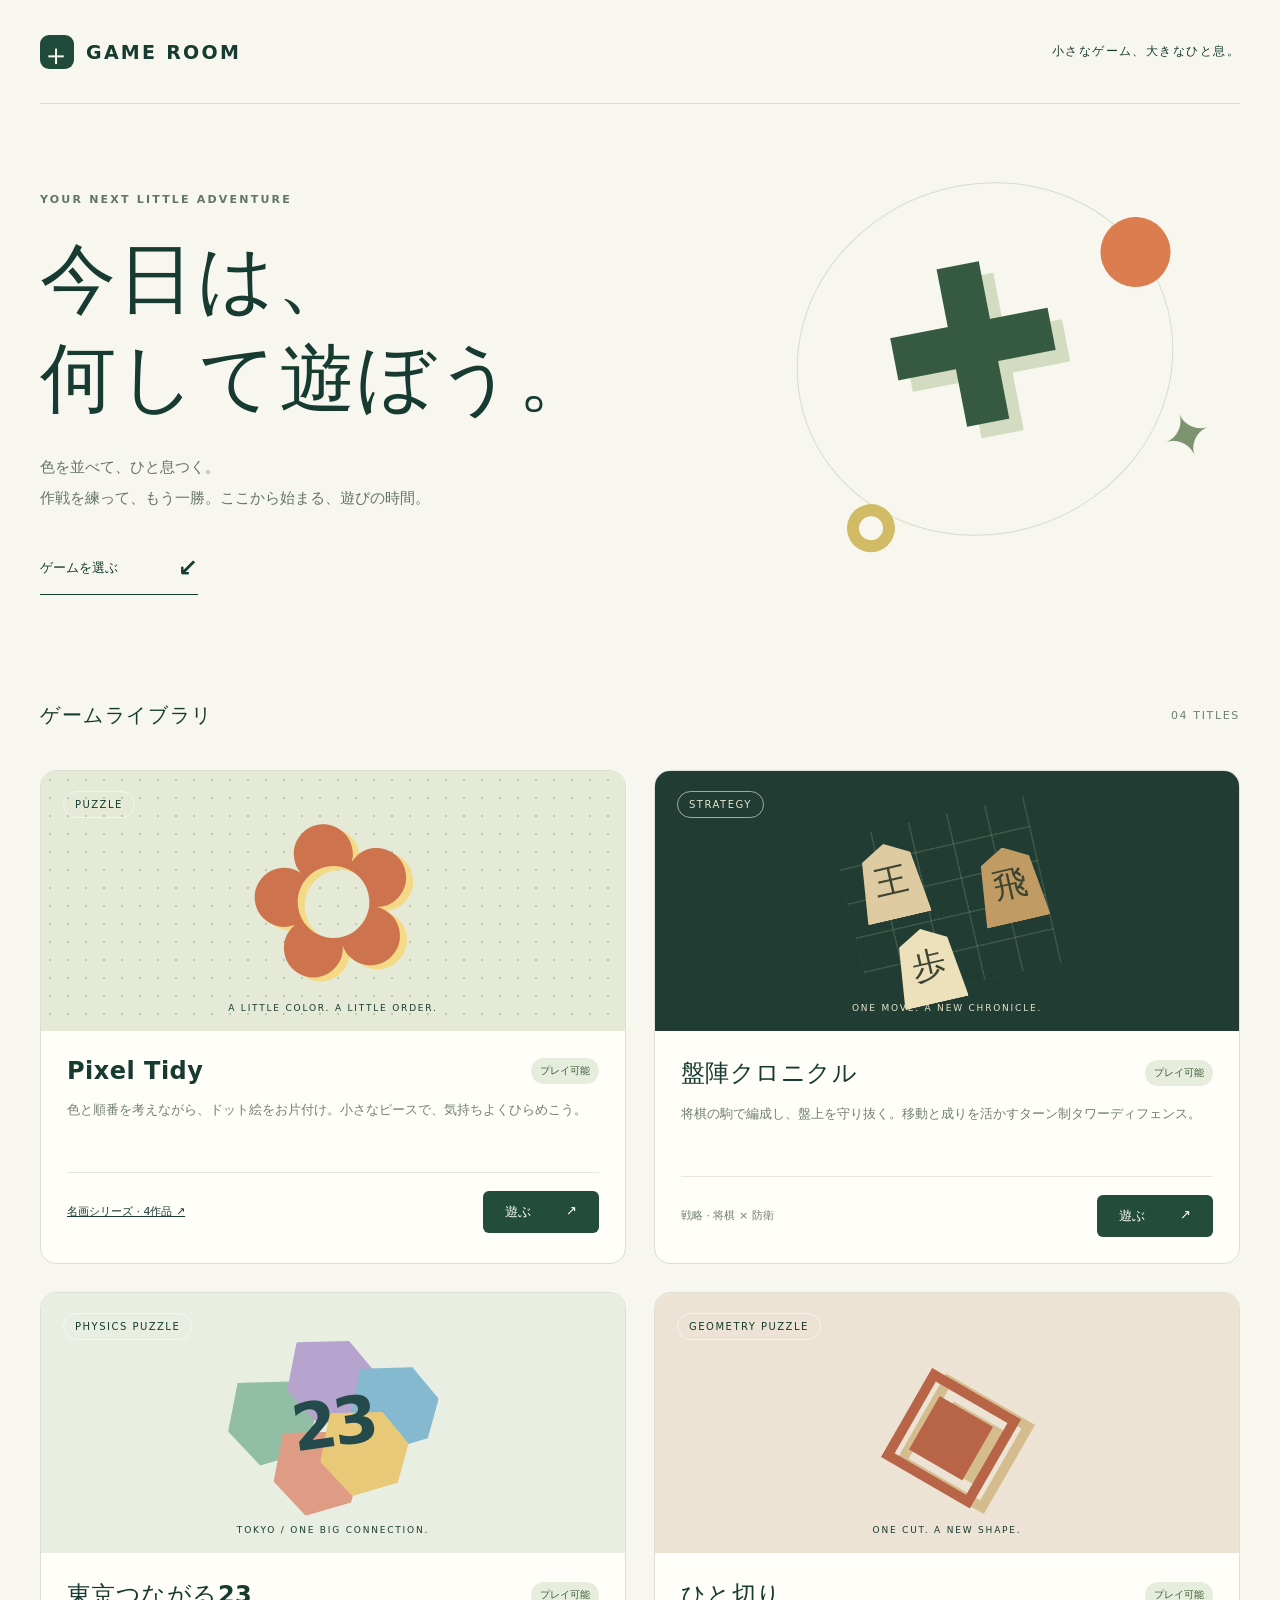
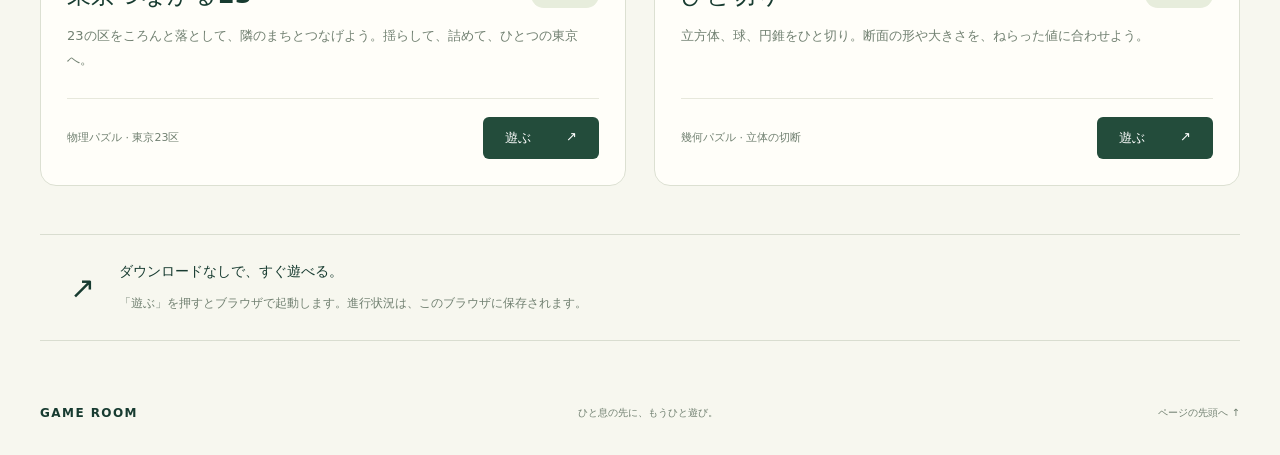
==== index.html @ aa72c91f "Publish GAME ROOM with four browser games" ====
<!doctype html>
<html lang="ja">
<head><meta charset="utf-8"><meta name="viewport" content="width=device-width,initial-scale=1"><meta name="theme-color" content="#142922"><meta name="description" content="気分に合わせてゲームを選べる、小さなゲームルーム。"><title>GAME ROOM | 遊びの入口</title><link rel="icon" href="data:,"><link rel="stylesheet" href="style.css"></head>
<body>
<header><a class="brand" href="./"><span class="mark">＋</span> GAME ROOM</a><span class="edition">小さなゲーム、大きなひと息。</span></header>
<main><section class="intro"><p class="eyebrow">YOUR NEXT LITTLE ADVENTURE</p><h1>今日は、<br>何して遊ぼう。</h1><p class="lead">色を並べて、ひと息つく。<br>作戦を練って、もう一勝。ここから始まる、遊びの時間。</p><a class="jump" href="#games">ゲームを選ぶ <span>↙</span></a><div class="orbit" aria-hidden="true"><div class="cross">✚</div><span class="dot"></span><span class="ring"></span><span class="spark">✦</span></div></section>
<section id="games" aria-labelledby="games-title"><div class="section-head"><h2 id="games-title">ゲームライブラリ</h2><span>04 TITLES</span></div><div class="games">
<article class="card"><a class="art pixel" href="games/pixel-tidy/" aria-label="Pixel Tidyを遊ぶ"><span class="tag">PUZZLE</span><div class="pixel-art" aria-hidden="true">✿</div><span class="art-caption">A LITTLE COLOR. A LITTLE ORDER.</span></a><div class="card-body"><div class="title-row"><h3>Pixel Tidy</h3><span class="available">プレイ可能</span></div><p>色と順番を考えながら、ドット絵をお片付け。小さなピースで、気持ちよくひらめこう。</p><div class="card-footer"><a href="games/pixel-tidy/?series=masterpieces" style="font-size:11px;text-decoration:underline">名画シリーズ · 4作品 ↗</a><a class="play" href="games/pixel-tidy/">遊ぶ <span>↗</span></a></div></div></article>
<article class="card"><a class="art shogi" href="games/banjin-chronicle/" aria-label="盤陣クロニクルを遊ぶ"><span class="tag">STRATEGY</span><div class="board-art" aria-hidden="true"><span>王</span><span>飛</span><span>歩</span></div><span class="art-caption">ONE MOVE. A NEW CHRONICLE.</span></a><div class="card-body"><div class="title-row"><h3>盤陣クロニクル</h3><span class="available">プレイ可能</span></div><p>将棋の駒で編成し、盤上を守り抜く。移動と成りを活かすターン制タワーディフェンス。</p><div class="card-footer"><span>戦略 · 将棋 × 防衛</span><a class="play" href="games/banjin-chronicle/">遊ぶ <span>↗</span></a></div></div></article>
<article class="card"><a class="art tokyo" href="games/tokyo-23-connect/" aria-label="東京つながる23を遊ぶ"><span class="tag">PHYSICS PUZZLE</span><div class="tokyo-art" aria-hidden="true"><i></i><i></i><i></i><i></i><i></i><b>23</b></div><span class="art-caption">TOKYO / ONE BIG CONNECTION.</span></a><div class="card-body"><div class="title-row"><h3>東京つながる23</h3><span class="available">プレイ可能</span></div><p>23の区をころんと落として、隣のまちとつなげよう。揺らして、詰めて、ひとつの東京へ。</p><div class="card-footer"><span>物理パズル · 東京23区</span><a class="play" href="games/tokyo-23-connect/">遊ぶ <span>↗</span></a></div></div></article>
<article class="card"><a class="art slice" href="games/hitokiri/" aria-label="ひと切りを遊ぶ"><span class="tag">GEOMETRY PUZZLE</span><div class="slice-art" aria-hidden="true">◈</div><span class="art-caption">ONE CUT. A NEW SHAPE.</span></a><div class="card-body"><div class="title-row"><h3>ひと切り</h3><span class="available">プレイ可能</span></div><p>立方体、球、円錐をひと切り。断面の形や大きさを、ねらった値に合わせよう。</p><div class="card-footer"><span>幾何パズル · 立体の切断</span><a class="play" href="games/hitokiri/">遊ぶ <span>↗</span></a></div></div></article>
</div></section><aside><span>↗</span><div><strong>ダウンロードなしで、すぐ遊べる。</strong><p>「遊ぶ」を押すとブラウザで起動します。進行状況は、このブラウザに保存されます。</p></div></aside></main><footer><a class="brand" href="./">GAME ROOM</a><span>ひと息の先に、もうひと遊び。</span><a href="#">ページの先頭へ ↑</a></footer></body></html>
---- style.css ----
:root{font-family:ui-sans-serif,system-ui,-apple-system,'Segoe UI','Noto Sans JP',sans-serif;color:#173b30;background:#f7f7ef;font-synthesis:none}*{box-sizing:border-box}html{scroll-behavior:smooth}body{margin:0}a{color:inherit;text-decoration:none}a:focus-visible{outline:3px solid #c75b32;outline-offset:6px}header,main,footer{max-width:1200px;margin:auto}header{height:104px;display:flex;justify-content:space-between;align-items:center;border-bottom:1px solid #d9ddd0}.brand{font-weight:850;letter-spacing:.12em;font-size:19px;display:flex;align-items:center;gap:12px}.mark{display:grid;place-items:center;width:34px;height:34px;background:#204b3b;color:#f7f7ef;border-radius:9px;font-size:30px}.edition{font-size:12px;letter-spacing:.12em}.intro{position:relative;padding:78px 0 67px;overflow:hidden}.eyebrow{font-size:11px;font-weight:700;letter-spacing:.2em;color:#617666}h1{font-size:clamp(44px,6vw,76px);line-height:1.3;letter-spacing:.03em;margin:24px 0}.lead{font-size:15px;line-height:2.1;color:#637466}.jump{display:inline-flex;gap:60px;align-items:center;margin-top:24px;font-size:13px;font-weight:700;border-bottom:1px solid #173b30;padding-bottom:12px}.jump span{font-size:24px}.orbit{position:absolute;width:380px;height:350px;right:65px;top:80px;border:1px solid #d7ddcc;border-radius:50%;transform:rotate(-20deg)}.cross{position:absolute;top:50px;left:90px;color:#355a41;font-size:220px;line-height:1;transform:rotate(9deg);text-shadow:12px 14px 0 #d3dbc1}.dot{position:absolute;width:70px;height:70px;background:#dc7d4f;right:-24px;top:90px;border-radius:50%}.ring{position:absolute;width:48px;height:48px;border:12px solid #d1bb65;left:0;bottom:30px;border-radius:50%}.spark{position:absolute;right:0;bottom:-2px;font-size:60px;color:#7c9370}.section-head{display:flex;justify-content:space-between;align-items:center;margin:24px 0}.section-head h2{font-size:20px;letter-spacing:.08em}.section-head>span{font-size:11px;letter-spacing:.15em;color:#6f806f}.games{display:grid;grid-template-columns:1fr 1fr;gap:28px}.card{background:#fffef9;border:1px solid #dce0d2;border-radius:16px;overflow:hidden}.art{height:260px;position:relative;display:flex;align-items:center;justify-content:center;overflow:hidden}.tag{position:absolute;top:20px;left:22px;font-size:10px;letter-spacing:.15em;border:1px solid #ffffff90;padding:7px 11px;border-radius:20px}.pixel{background:#e4ead5;background-image:radial-gradient(#bac9a7 1px,transparent 1px);background-size:18px 18px}.pixel-art{font-family:Georgia,serif;font-size:210px;line-height:1;color:#cd744e;text-shadow:6px 6px 0 #f4d987;transform:rotate(-12deg);transition:transform .25s}.pixel:hover .pixel-art{transform:rotate(5deg) scale(1.08)}.art-caption{position:absolute;bottom:18px;font-size:9px;letter-spacing:.2em}.shogi{background:#213c33;color:#e7e4cc}.board-art{width:195px;height:170px;background:repeating-linear-gradient(0deg,transparent 0 33px,#8c9c7744 34px 35px),repeating-linear-gradient(90deg,transparent 0 37px,#8c9c7744 38px 39px);transform:rotate(-13deg);position:relative}.board-art span{position:absolute;width:65px;height:76px;clip-path:polygon(50% 0,88% 18%,100% 100%,0 100%,12% 18%);background:#dfcba2;color:#3e4432;display:grid;place-items:center;font-family:serif;font-size:34px;box-shadow:4px 8px #111}.board-art span:nth-child(1){left:15px;top:15px}.board-art span:nth-child(2){right:0;top:45px;background:#c09b63}.board-art span:nth-child(3){left:32px;bottom:-12px;background:#ece1ba}.card-body{padding:26px}.title-row{display:flex;align-items:center;justify-content:space-between;gap:12px}h3{font-size:24px;letter-spacing:.02em;margin:0}.available,.pending{font-size:10px;white-space:nowrap;background:#e7eddc;color:#385b32;padding:6px 9px;border-radius:20px}.pending{background:#eeece5;color:#827c68}.card-body>p{font-size:13px;line-height:1.9;color:#718071;min-height:50px}.card-footer{display:flex;align-items:center;justify-content:space-between;border-top:1px solid #e7e8dc;padding-top:18px;margin-top:24px}.card-footer>span{font-size:11px;color:#718071}.play{display:flex;gap:35px;background:#234c3b;color:white;padding:12px 22px;border-radius:6px;font-size:13px;transition:background .2s}.play:hover{background:#397157}.unavailable{padding:12px}.card-body>p.note{font-size:10px;min-height:0;margin-bottom:0}aside{margin:48px 0 65px;padding:26px 30px;border-top:1px solid #d9ddd0;border-bottom:1px solid #d9ddd0;display:flex;align-items:center;gap:24px}aside>span{font-size:30px}aside strong{font-size:14px}aside p{font-size:12px;color:#718071;line-height:1.8;margin-bottom:0}footer{display:flex;justify-content:space-between;align-items:center;padding-bottom:35px;gap:20px}footer .brand{font-size:12px}footer>span,footer>a:last-child{font-size:10px;color:#718071}@media(max-width:1250px){header,main,footer{margin-left:6%;margin-right:6%}}@media(max-width:750px){header{height:80px}.edition{display:none}.intro{padding:50px 0}.orbit{right:-100px;top:80px;opacity:.17;width:300px;z-index:-1}.cross{font-size:180px;left:65px}.intro{isolation:isolate}.games{grid-template-columns:1fr}.art{height:240px}h3{font-size:21px}.card-body{padding:22px}aside{padding:22px 0;gap:15px}footer{flex-wrap:wrap}footer>span{display:none}}
.tokyo{background:#e8eee1}.tokyo-art{position:relative;width:210px;height:170px;transform:rotate(-8deg)}.tokyo-art i{position:absolute;width:90px;height:85px;clip-path:polygon(18% 0,76% 7%,100% 48%,82% 92%,30% 100%,0 55%)}.tokyo-art i:nth-child(1){background:#91bea5;left:0;top:32px}.tokyo-art i:nth-child(2){background:#b6a3ce;left:64px;top:0}.tokyo-art i:nth-child(3){background:#85b9d0;left:123px;top:35px}.tokyo-art i:nth-child(4){background:#df9c85;left:38px;top:88px}.tokyo-art i:nth-child(5){background:#e8c978;left:87px;top:75px}.tokyo-art b{position:absolute;inset:0;display:grid;place-items:center;color:#254a4c;font-size:65px;letter-spacing:-4px}

.slice{background:#ece3d5}.slice-art{font-size:190px;line-height:1;color:#b76546;transform:rotate(-15deg);text-shadow:12px 9px 0 #d4bc8f}
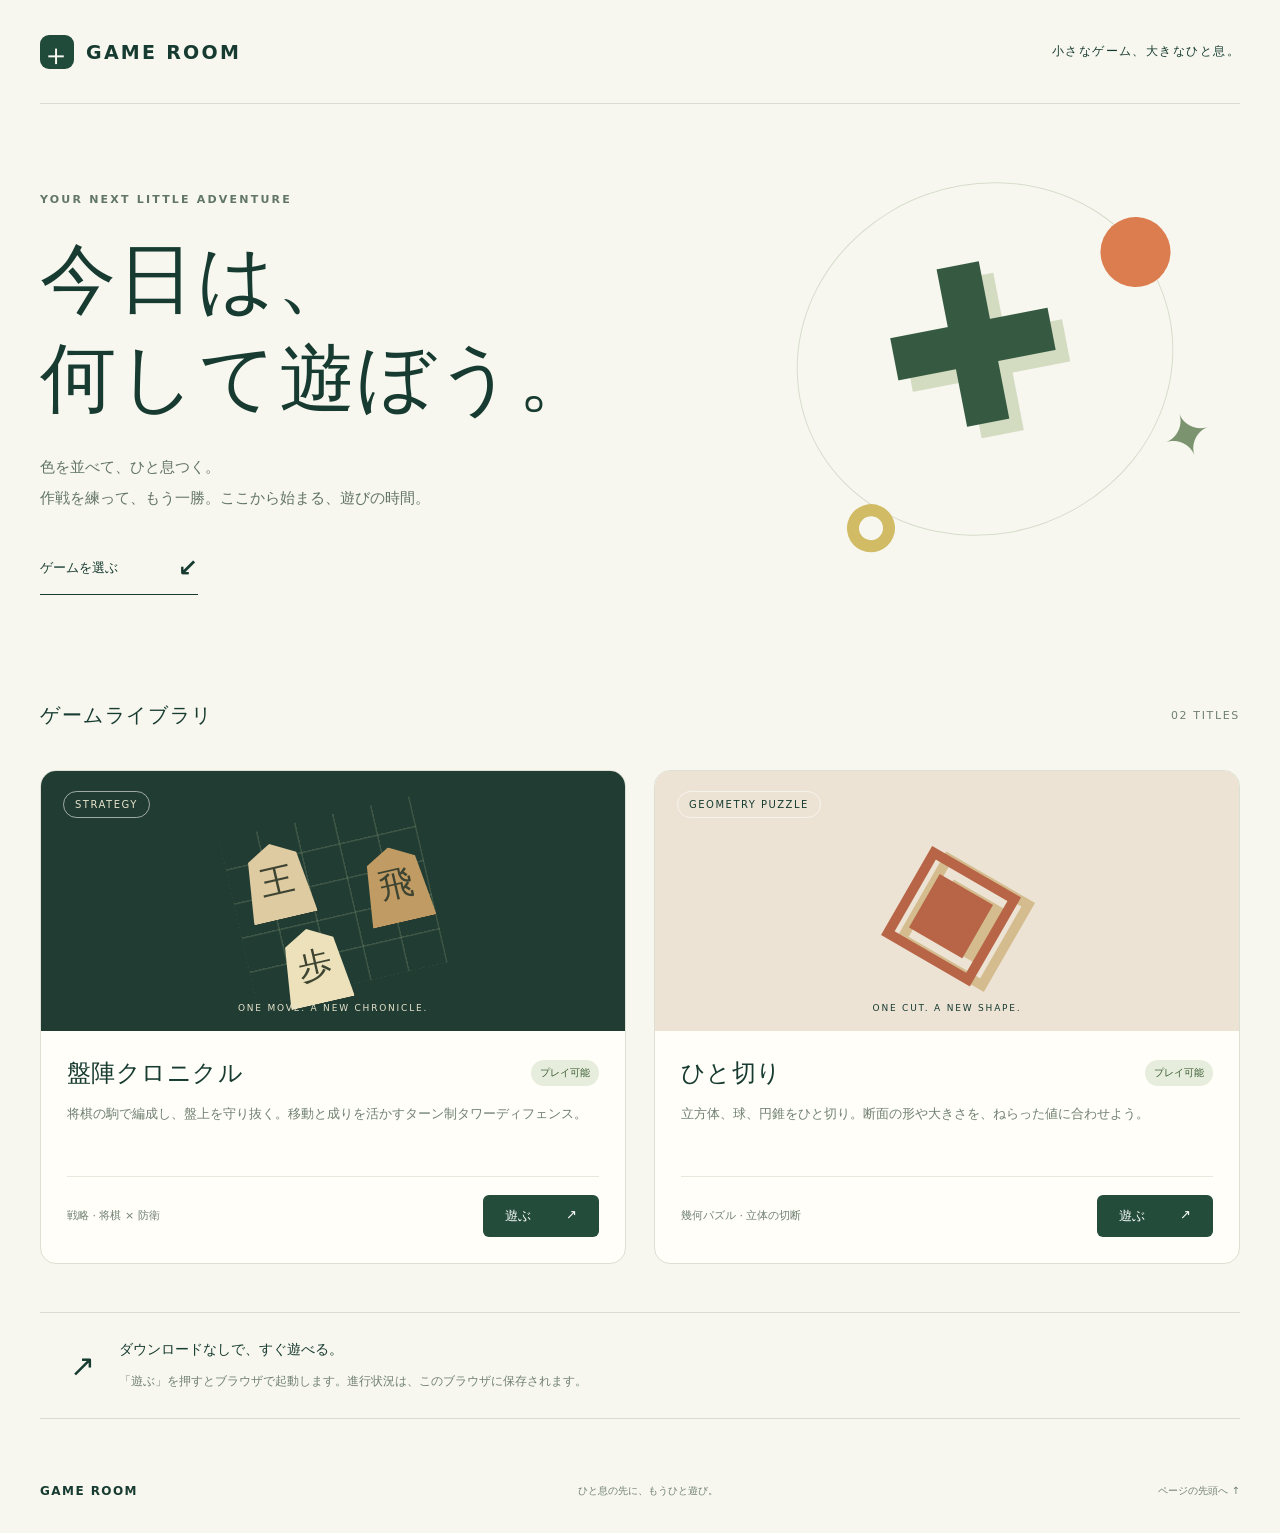
==== commit a31e8765: "Unpublish Pixel Tidy and Tokyo 23 Connect from GitHub Pages" ====
--- a/index.html
+++ b/index.html
@@ -4,9 +4,7 @@
 <body>
 <header><a class="brand" href="./"><span class="mark">＋</span> GAME ROOM</a><span class="edition">小さなゲーム、大きなひと息。</span></header>
 <main><section class="intro"><p class="eyebrow">YOUR NEXT LITTLE ADVENTURE</p><h1>今日は、<br>何して遊ぼう。</h1><p class="lead">色を並べて、ひと息つく。<br>作戦を練って、もう一勝。ここから始まる、遊びの時間。</p><a class="jump" href="#games">ゲームを選ぶ <span>↙</span></a><div class="orbit" aria-hidden="true"><div class="cross">✚</div><span class="dot"></span><span class="ring"></span><span class="spark">✦</span></div></section>
-<section id="games" aria-labelledby="games-title"><div class="section-head"><h2 id="games-title">ゲームライブラリ</h2><span>04 TITLES</span></div><div class="games">
-<article class="card"><a class="art pixel" href="games/pixel-tidy/" aria-label="Pixel Tidyを遊ぶ"><span class="tag">PUZZLE</span><div class="pixel-art" aria-hidden="true">✿</div><span class="art-caption">A LITTLE COLOR. A LITTLE ORDER.</span></a><div class="card-body"><div class="title-row"><h3>Pixel Tidy</h3><span class="available">プレイ可能</span></div><p>色と順番を考えながら、ドット絵をお片付け。小さなピースで、気持ちよくひらめこう。</p><div class="card-footer"><a href="games/pixel-tidy/?series=masterpieces" style="font-size:11px;text-decoration:underline">名画シリーズ · 4作品 ↗</a><a class="play" href="games/pixel-tidy/">遊ぶ <span>↗</span></a></div></div></article>
+<section id="games" aria-labelledby="games-title"><div class="section-head"><h2 id="games-title">ゲームライブラリ</h2><span>02 TITLES</span></div><div class="games">
 <article class="card"><a class="art shogi" href="games/banjin-chronicle/" aria-label="盤陣クロニクルを遊ぶ"><span class="tag">STRATEGY</span><div class="board-art" aria-hidden="true"><span>王</span><span>飛</span><span>歩</span></div><span class="art-caption">ONE MOVE. A NEW CHRONICLE.</span></a><div class="card-body"><div class="title-row"><h3>盤陣クロニクル</h3><span class="available">プレイ可能</span></div><p>将棋の駒で編成し、盤上を守り抜く。移動と成りを活かすターン制タワーディフェンス。</p><div class="card-footer"><span>戦略 · 将棋 × 防衛</span><a class="play" href="games/banjin-chronicle/">遊ぶ <span>↗</span></a></div></div></article>
-<article class="card"><a class="art tokyo" href="games/tokyo-23-connect/" aria-label="東京つながる23を遊ぶ"><span class="tag">PHYSICS PUZZLE</span><div class="tokyo-art" aria-hidden="true"><i></i><i></i><i></i><i></i><i></i><b>23</b></div><span class="art-caption">TOKYO / ONE BIG CONNECTION.</span></a><div class="card-body"><div class="title-row"><h3>東京つながる23</h3><span class="available">プレイ可能</span></div><p>23の区をころんと落として、隣のまちとつなげよう。揺らして、詰めて、ひとつの東京へ。</p><div class="card-footer"><span>物理パズル · 東京23区</span><a class="play" href="games/tokyo-23-connect/">遊ぶ <span>↗</span></a></div></div></article>
 <article class="card"><a class="art slice" href="games/hitokiri/" aria-label="ひと切りを遊ぶ"><span class="tag">GEOMETRY PUZZLE</span><div class="slice-art" aria-hidden="true">◈</div><span class="art-caption">ONE CUT. A NEW SHAPE.</span></a><div class="card-body"><div class="title-row"><h3>ひと切り</h3><span class="available">プレイ可能</span></div><p>立方体、球、円錐をひと切り。断面の形や大きさを、ねらった値に合わせよう。</p><div class="card-footer"><span>幾何パズル · 立体の切断</span><a class="play" href="games/hitokiri/">遊ぶ <span>↗</span></a></div></div></article>
 </div></section><aside><span>↗</span><div><strong>ダウンロードなしで、すぐ遊べる。</strong><p>「遊ぶ」を押すとブラウザで起動します。進行状況は、このブラウザに保存されます。</p></div></aside></main><footer><a class="brand" href="./">GAME ROOM</a><span>ひと息の先に、もうひと遊び。</span><a href="#">ページの先頭へ ↑</a></footer></body></html>
